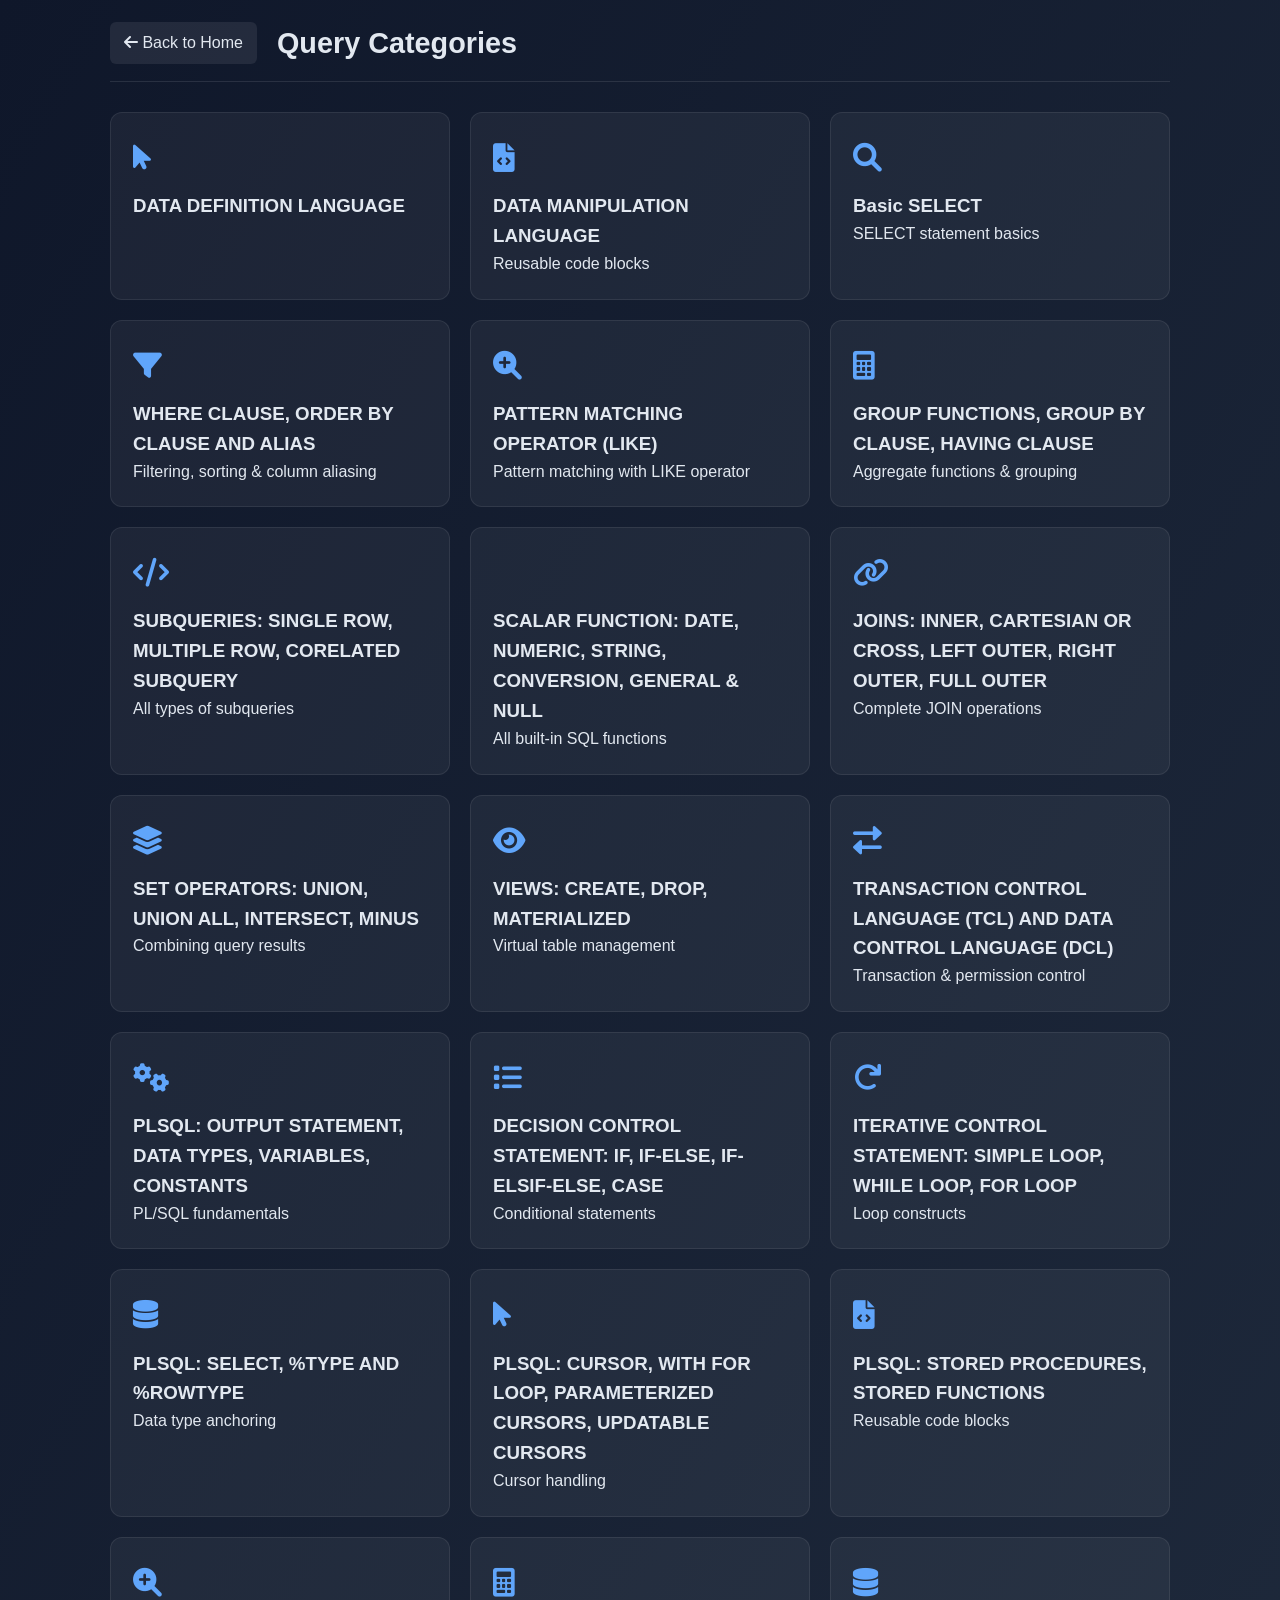
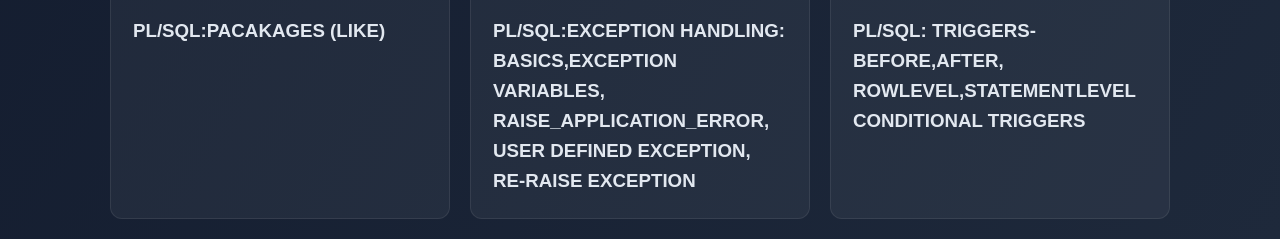
==== categories.html @ f604b736 "Rename CATEGORIES.HTML to categories.html" ====
<!DOCTYPE html>
<html lang="en">
<head>
    <meta charset="UTF-8">
    <meta name="viewport" content="width=device-width, initial-scale=1.0">
    <title>DBMS Categories - SQL & PL/SQL</title>
    <link rel="stylesheet" href="style.css">
    <link href="https://cdnjs.cloudflare.com/ajax/libs/font-awesome/6.0.0/css/all.min.css" rel="stylesheet">
</head>
<body>
    <div class="container">
        <header class="page-header">
            <a href="index.html" class="back-btn">
                <i class="fas fa-arrow-left"></i> Back to Home
            </a>
            <h1>Query Categories</h1>
        </header>

        <div class="categories-grid">
            <!-- 1 -->
               <a href="DDL.HTML" class="category-card">
                <div class="card-icon"><i class="fas fa-mouse-pointer"></i></div>
                <h3>DATA DEFINITION LANGUAGE</h3>
               
            </a>

            <!-- 16 -->
            <a href="DML.html" class="category-card">
                <div class="card-icon"><i class="fas fa-file-code"></i></div>
                <h3>DATA MANIPULATION LANGUAGE</h3>
                <p>Reusable code blocks</p>
            </a>
            <a href="basic_select.html" class="category-card">
                <div class="card-icon"><i class="fas fa-search"></i></div>
                <h3>Basic SELECT</h3>
                <p>SELECT statement basics</p>
            </a>

           
            <a href="where.html" class="category-card">
                <div class="card-icon"><i class="fas fa-filter"></i></div>
                <h3>WHERE CLAUSE, ORDER BY CLAUSE AND ALIAS</h3>
                <p>Filtering, sorting & column aliasing</p>
            </a>

            <!-- 3 -->
            <a href="pattern_match.html" class="category-card">
                <div class="card-icon"><i class="fas fa-search-plus"></i></div>
                <h3>PATTERN MATCHING OPERATOR (LIKE)</h3>
                <p>Pattern matching with LIKE operator</p>
            </a>

            <!-- 4 -->
            <a href="group_functions.html" class="category-card">
                <div class="card-icon"><i class="fas fa-calculator"></i></div>
                <h3>GROUP FUNCTIONS, GROUP BY CLAUSE, HAVING CLAUSE</h3>
                <p>Aggregate functions & grouping</p>
            </a>

            <!-- 5 -->
            <a href="subqueries.html" class="category-card">
                <div class="card-icon"><i class="fas fa-code"></i></div>
                <h3>SUBQUERIES: SINGLE ROW, MULTIPLE ROW, CORELATED SUBQUERY</h3>
                <p>All types of subqueries</p>
            </a>

            <!-- 6 -->
            <a href="scalor.html" class="category-card">
                <div class="card-icon"><i class="fas fa-function"></i></div>
                <h3>SCALAR FUNCTION: DATE, NUMERIC, STRING, CONVERSION, GENERAL & NULL</h3>
                <p>All built-in SQL functions</p>
            </a>

            <!-- 7 -->
            <a href="joins.html" class="category-card">
                <div class="card-icon"><i class="fas fa-link"></i></div>
                <h3>JOINS: INNER, CARTESIAN OR CROSS, LEFT OUTER, RIGHT OUTER, FULL OUTER</h3>
                <p>Complete JOIN operations</p>
            </a>

            <!-- 8 -->
            <a href="set.html" class="category-card">
                <div class="card-icon"><i class="fas fa-layer-group"></i></div>
                <h3>SET OPERATORS: UNION, UNION ALL, INTERSECT, MINUS</h3>
                <p>Combining query results</p>
            </a>

            <!-- 9 -->
            <a href="views.html" class="category-card">
                <div class="card-icon"><i class="fas fa-eye"></i></div>
                <h3>VIEWS: CREATE, DROP, MATERIALIZED</h3>
                <p>Virtual table management</p>
            </a>

            <!-- 10 -->
            <a href="tcl.html" class="category-card">
                <div class="card-icon"><i class="fas fa-exchange-alt"></i></div>
                <h3>TRANSACTION CONTROL LANGUAGE (TCL) AND DATA CONTROL LANGUAGE (DCL)</h3>
                <p>Transaction & permission control</p>
            </a>

            <!-- 11 -->
            <a href="sql.html" class="category-card">
                <div class="card-icon"><i class="fas fa-cogs"></i></div>
                <h3>PLSQL: OUTPUT STATEMENT, DATA TYPES, VARIABLES, CONSTANTS</h3>
                <p>PL/SQL fundamentals</p>
            </a>

            <!-- 12 -->
            <a href="ifelse.html" class="category-card">
                <div class="card-icon"><i class="fas fa-list"></i></div>
                <h3>DECISION CONTROL STATEMENT: IF, IF-ELSE, IF-ELSIF-ELSE, CASE</h3>
                <p>Conditional statements</p>
            </a>

            <!-- 13 -->
            <a href="loops.html" class="category-card">
                <div class="card-icon"><i class="fas fa-redo"></i></div>
                <h3>ITERATIVE CONTROL STATEMENT: SIMPLE LOOP, WHILE LOOP, FOR LOOP</h3>
                <p>Loop constructs</p>
            </a>

            <!-- 14 -->
            <a href="selecttype.html" class="category-card">
                <div class="card-icon"><i class="fas fa-database"></i></div>
                <h3>PLSQL: SELECT, %TYPE AND %ROWTYPE</h3>
                <p>Data type anchoring</p>
            </a>

            <!-- 15 -->
            <a href="cursors.html" class="category-card">
                <div class="card-icon"><i class="fas fa-mouse-pointer"></i></div>
                <h3>PLSQL: CURSOR, WITH FOR LOOP, PARAMETERIZED CURSORS, UPDATABLE CURSORS</h3>
                <p>Cursor handling</p>
            </a>

            <!-- 16 -->
            <a href="storedproc.html" class="category-card">
                <div class="card-icon"><i class="fas fa-file-code"></i></div>
                <h3>PLSQL: STORED PROCEDURES, STORED FUNCTIONS</h3>
                <p>Reusable code blocks</p>
            </a>
              <a href="pattern_match.html" class="category-card">
                <div class="card-icon"><i class="fas fa-search-plus"></i></div>
                <h3> PL/SQL:PACAKAGES (LIKE)</h3>
                
            </a>

            <!-- 4 -->
            <a href="exception.html" class="category-card">
                <div class="card-icon"><i class="fas fa-calculator"></i></div>
                <h3> PL/SQL:EXCEPTION HANDLING: BASICS,EXCEPTION VARIABLES,<br> RAISE_APPLICATION_ERROR,<br>USER DEFINED EXCEPTION,<br>RE-RAISE EXCEPTION </h3>
                
            </a>
               <a href="trigger.html" class="category-card">
                <div class="card-icon"><i class="fas fa-database"></i></div>
                <h3> PL/SQL: TRIGGERS-BEFORE,AFTER,<br>ROWLEVEL,STATEMENTLEVEL<br>CONDITIONAL TRIGGERS</h3>
                
            </a>


        </div>
    </div>

    <script src="script.js"></script>
</body>
</html>
---- style.css ----
/* RESET */
* {
    margin: 0;
    padding: 0;
    box-sizing: border-box;
}

/* BODY */
body {
    font-family: 'Inter', 'Poppins', sans-serif;
    background: linear-gradient(120deg, #0f172a, #1e293b);
    color: #e2e8f0;
    line-height: 1.6;
}

/* CONTAINER */
.container {
    max-width: 1100px;
    margin: auto;
    padding: 20px;
}

/* HERO */
.hero-section {
    text-align: center;
    padding: 90px 30px;
    border-radius: 16px;
    margin-top: 40px;

    background: rgba(255, 255, 255, 0.05);
    backdrop-filter: blur(12px);
    border: 1px solid rgba(255,255,255,0.08);

    box-shadow: 0 10px 40px rgba(0,0,0,0.4);
}

.main-heading {
    font-size: 3rem;
    font-weight: 700;
    margin-bottom: 12px;

    background: linear-gradient(90deg, #38bdf8, #6366f1);
    -webkit-background-clip: text;
    color: transparent;
}

.sub-heading {
    font-size: 1.5rem;
    color: #94a3b8;
    margin-bottom: 20px;
}

.tagline {
    color: #cbd5f5;
    margin-bottom: 30px;
}

/* BUTTONS */
.cta-button,
.toggle-solution {
    display: inline-flex;
    align-items: center;
    justify-content: center;
    gap: 8px;

    padding: 12px 24px;
    font-size: 0.95rem;
    font-weight: 500;

    border-radius: 8px;
    border: none;
    cursor: pointer;
    text-decoration: none;

    transition: all 0.25s ease;
}

/* PRIMARY BUTTON */
.cta-button {
    background: linear-gradient(135deg, #3b82f6, #6366f1);
    color: white;
    box-shadow: 0 6px 20px rgba(99,102,241,0.4);
}

.cta-button:hover {
    transform: translateY(-2px);
    box-shadow: 0 10px 30px rgba(99,102,241,0.6);
}

/* SECONDARY BUTTON */
.toggle-solution {
    background: rgba(255,255,255,0.08);
    color: #e2e8f0;
    margin-top: 15px;
    border: 1px solid rgba(255,255,255,0.1);
}

.toggle-solution:hover {
    background: rgba(255,255,255,0.15);
}

/* HEADER */
.page-header {
    display: flex;
    align-items: center;
    gap: 20px;
    margin-bottom: 30px;
    padding-bottom: 15px;
    border-bottom: 1px solid rgba(255,255,255,0.1);
}

.page-header h1 {
    font-size: 1.8rem;
}

/* BACK BUTTON */
.back-btn {
    padding: 8px 14px;
    background: rgba(255,255,255,0.08);
    border-radius: 6px;
    text-decoration: none;
    color: #e2e8f0;
}

.back-btn:hover {
    background: rgba(255,255,255,0.15);
}

/* CATEGORY GRID */
.categories-grid {
    display: grid;
    grid-template-columns: repeat(auto-fit, minmax(260px, 1fr));
    gap: 20px;
}

/* CATEGORY CARD */
.category-card {
    background: rgba(255,255,255,0.05);
    padding: 22px;
    border-radius: 12px;
    border: 1px solid rgba(255,255,255,0.08);
    text-decoration: none;
    color: #e2e8f0;
    transition: 0.25s;
}

.category-card:hover {
    transform: translateY(-5px);
    border-color: #6366f1;
}

/* ICON */
.card-icon {
    font-size: 1.8rem;
    color: #60a5fa;
    margin-bottom: 10px;
}

/* QUESTIONS */
.question-card {
    background: rgba(255,255,255,0.05);
    border-radius: 12px;
    padding: 20px;
    margin: 15px 0;
    border: 1px solid rgba(255,255,255,0.08);
}

.question-card h3 {
    font-size: 1rem;
    margin-bottom: 10px;
}

/* SOLUTION */
.solution {
    margin-top: 12px;
    padding: 12px;
    background: rgba(0,0,0,0.4);
    border-radius: 6px;
    border-left: 3px solid #3b82f6;
}

.solution.hidden {
    display: none;
}

/* CODE BLOCK */
pre {
    background: #020617;
    color: #e2e8f0;
    padding: 12px;
    border-radius: 6px;
    margin-top: 10px;
    overflow-x: auto;
    font-size: 13px;
}

/* RESPONSIVE */
@media (max-width: 768px) {
    .main-heading {
        font-size: 2.2rem;
    }

    .sub-heading {
        font-size: 1.2rem;
    }
}
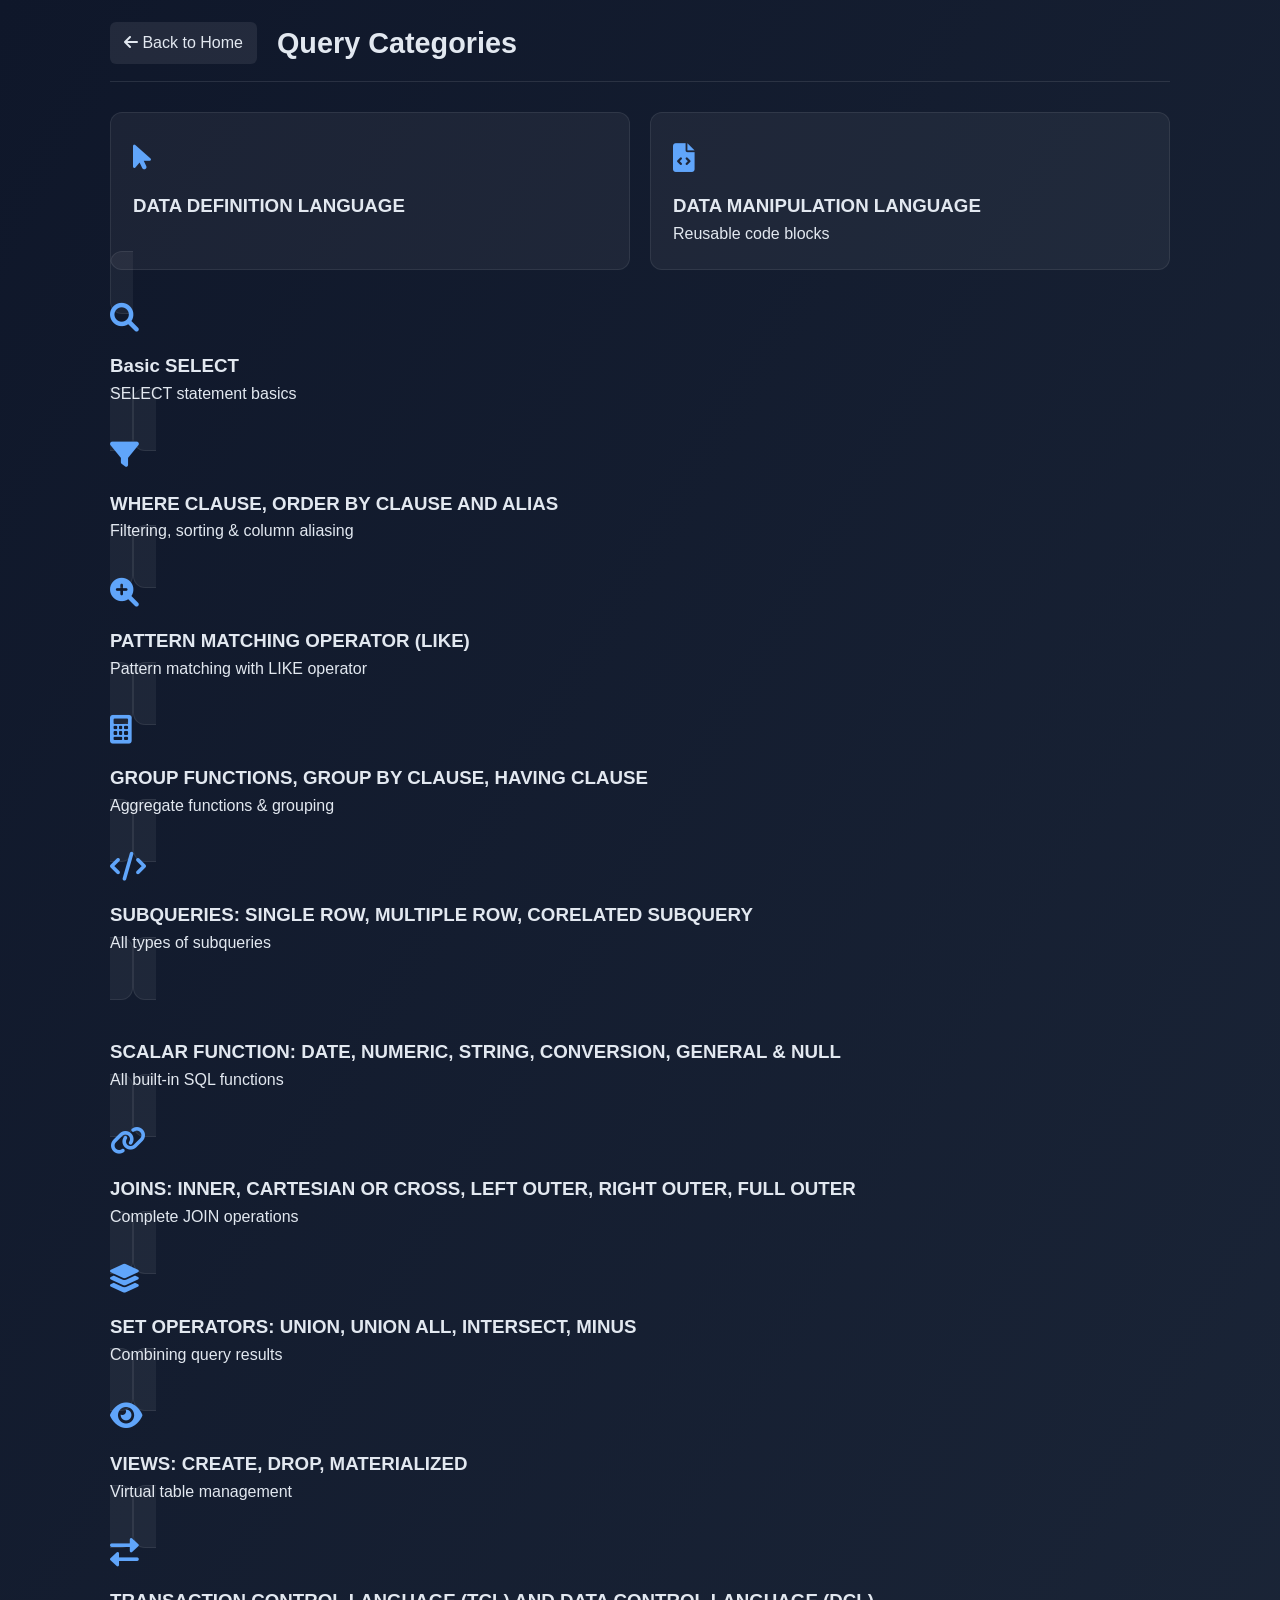
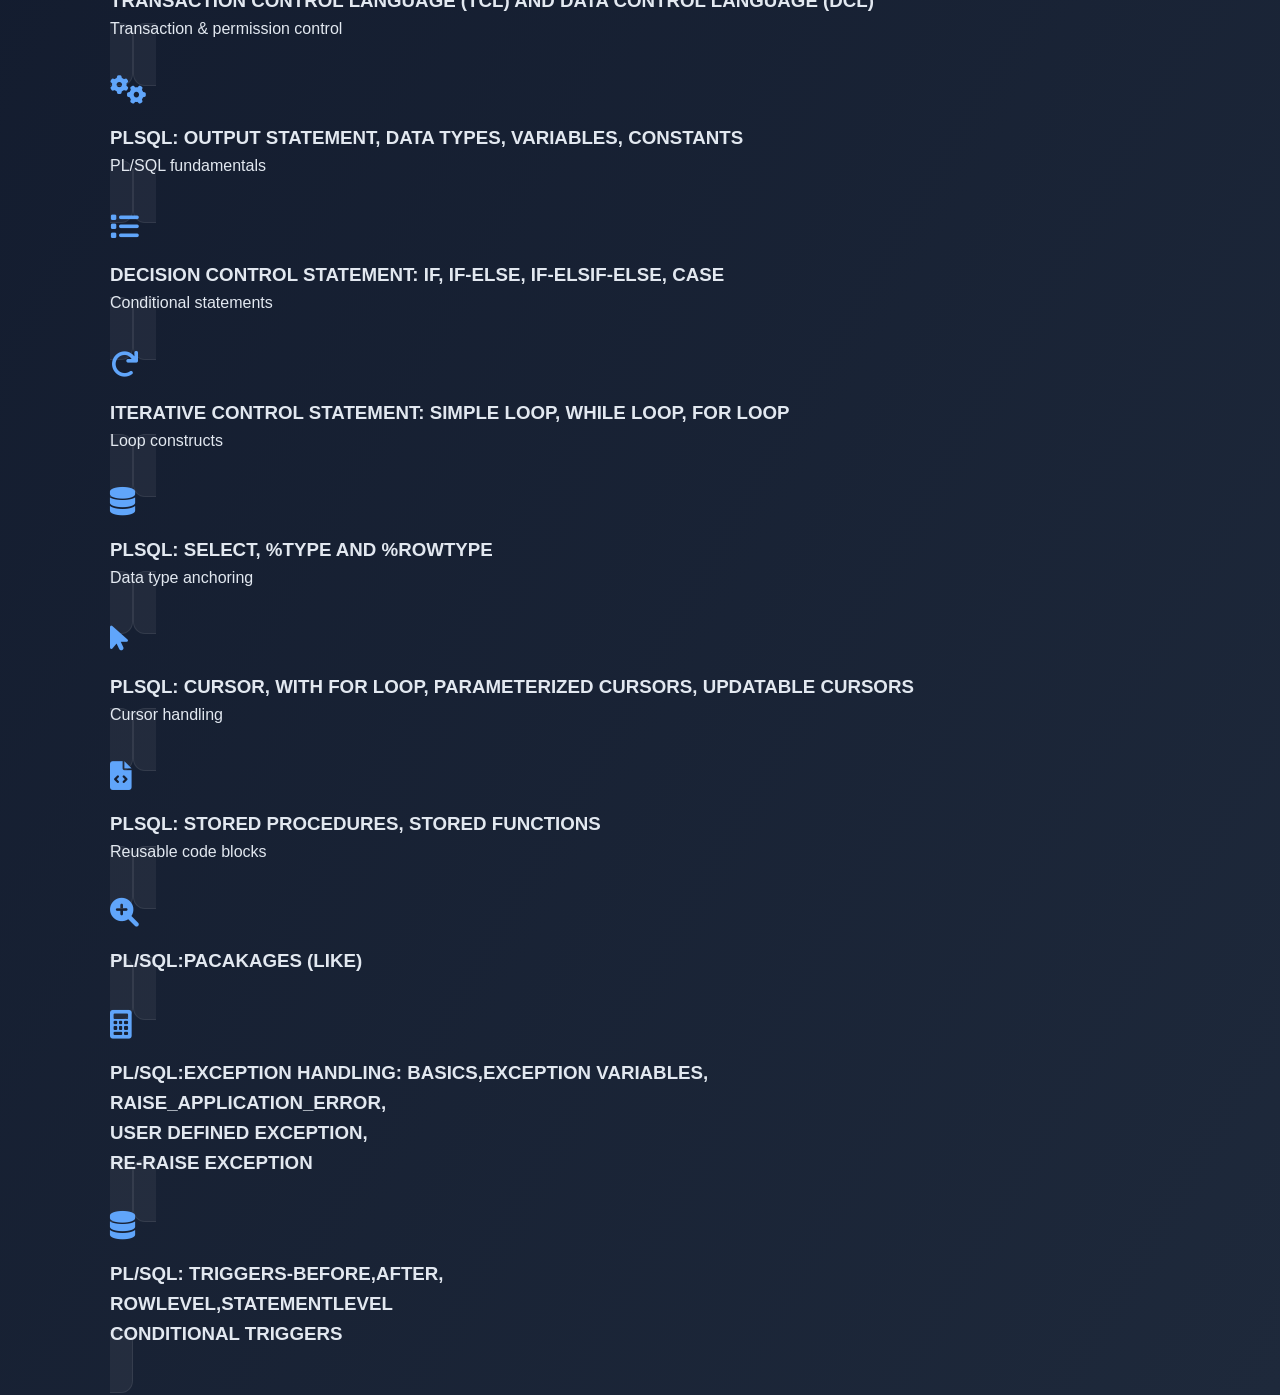
==== commit 49909648: "Update categories.html" ====
--- a/categories.html
+++ b/categories.html
@@ -16,19 +16,22 @@
             <h1>Query Categories</h1>
         </header>
 
-        <div class="categories-grid">
-            <!-- 1 -->
-               <a href="DDL.HTML" class="category-card">
-                <div class="card-icon"><i class="fas fa-mouse-pointer"></i></div>
-                <h3>DATA DEFINITION LANGUAGE</h3>
-               
-            </a>
+      <div class="categories-grid">
 
-            <!-- 16 -->
-            <a href="DML.html" class="category-card">
-                <div class="card-icon"><i class="fas fa-file-code"></i></div>
-                <h3>DATA MANIPULATION LANGUAGE</h3>
-                <p>Reusable code blocks</p>
+    <!-- 1 -->
+    <a href="ddl.html" class="category-card">
+        <div class="card-icon"><i class="fas fa-mouse-pointer"></i></div>
+        <h3>DATA DEFINITION LANGUAGE</h3>
+    </a>
+
+    <!-- 2 -->
+    <a href="dml.html" class="category-card">
+        <div class="card-icon"><i class="fas fa-file-code"></i></div>
+        <h3>DATA MANIPULATION LANGUAGE</h3>
+        <p>Reusable code blocks</p>
+    </a>
+
+</div>
             </a>
             <a href="basic_select.html" class="category-card">
                 <div class="card-icon"><i class="fas fa-search"></i></div>
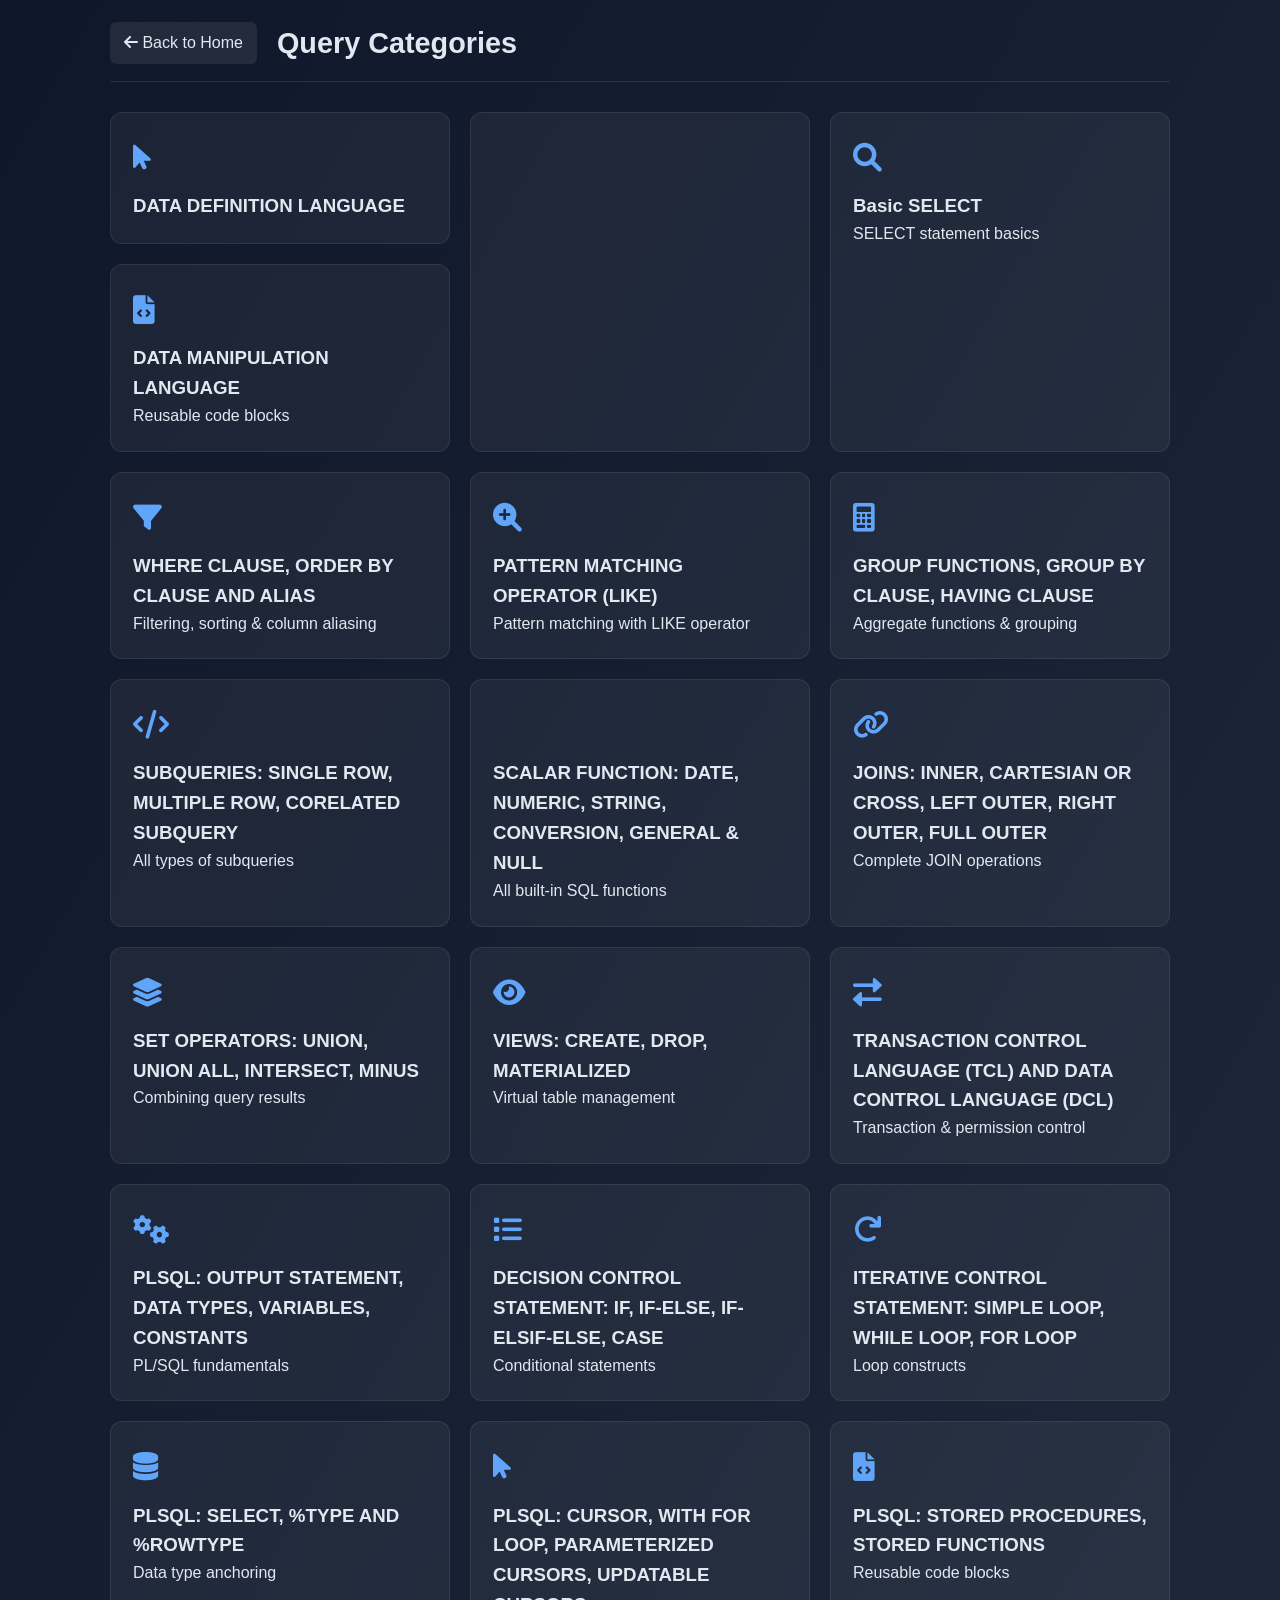
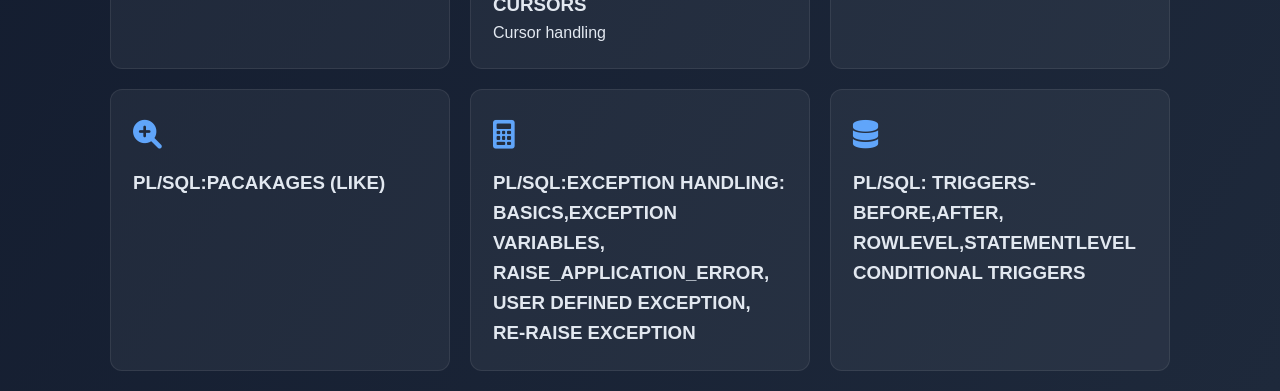
==== commit 90727570: "Update categories.html" ====
--- a/categories.html
+++ b/categories.html
@@ -18,18 +18,21 @@
 
       <div class="categories-grid">
 
-    <!-- 1 -->
-    <a href="ddl.html" class="category-card">
-        <div class="card-icon"><i class="fas fa-mouse-pointer"></i></div>
-        <h3>DATA DEFINITION LANGUAGE</h3>
-    </a>
+       </header>
 
-    <!-- 2 -->
-    <a href="dml.html" class="category-card">
-        <div class="card-icon"><i class="fas fa-file-code"></i></div>
-        <h3>DATA MANIPULATION LANGUAGE</h3>
-        <p>Reusable code blocks</p>
-    </a>
+        <div class="categories-grid">
+            <!-- 1 -->
+               <a href="ddl.html" class="category-card">
+                <div class="card-icon"><i class="fas fa-mouse-pointer"></i></div>
+                <h3>DATA DEFINITION LANGUAGE</h3>
+               
+            </a>
+
+            <!-- 16 -->
+            <a href="dml.html" class="category-card">
+                <div class="card-icon"><i class="fas fa-file-code"></i></div>
+                <h3>DATA MANIPULATION LANGUAGE</h3>
+                <p>Reusable code blocks</p>
 
 </div>
             </a>
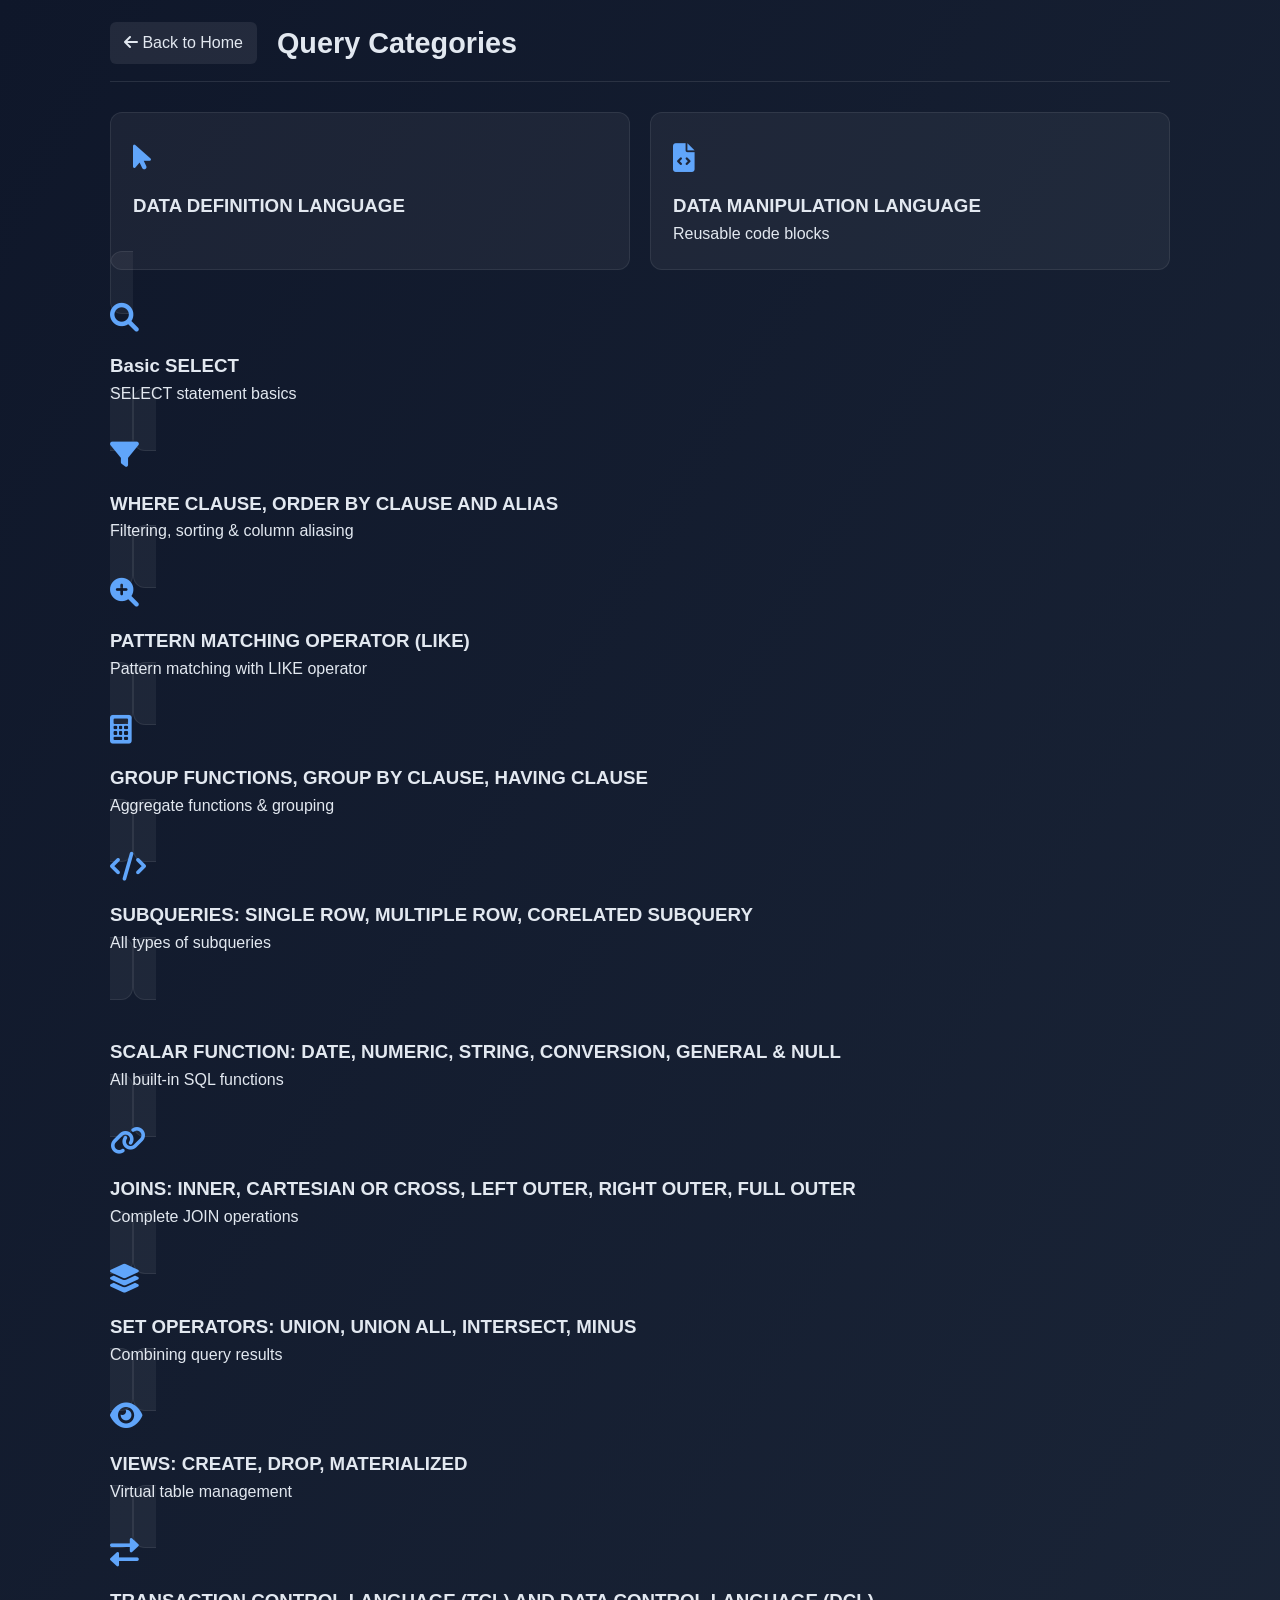
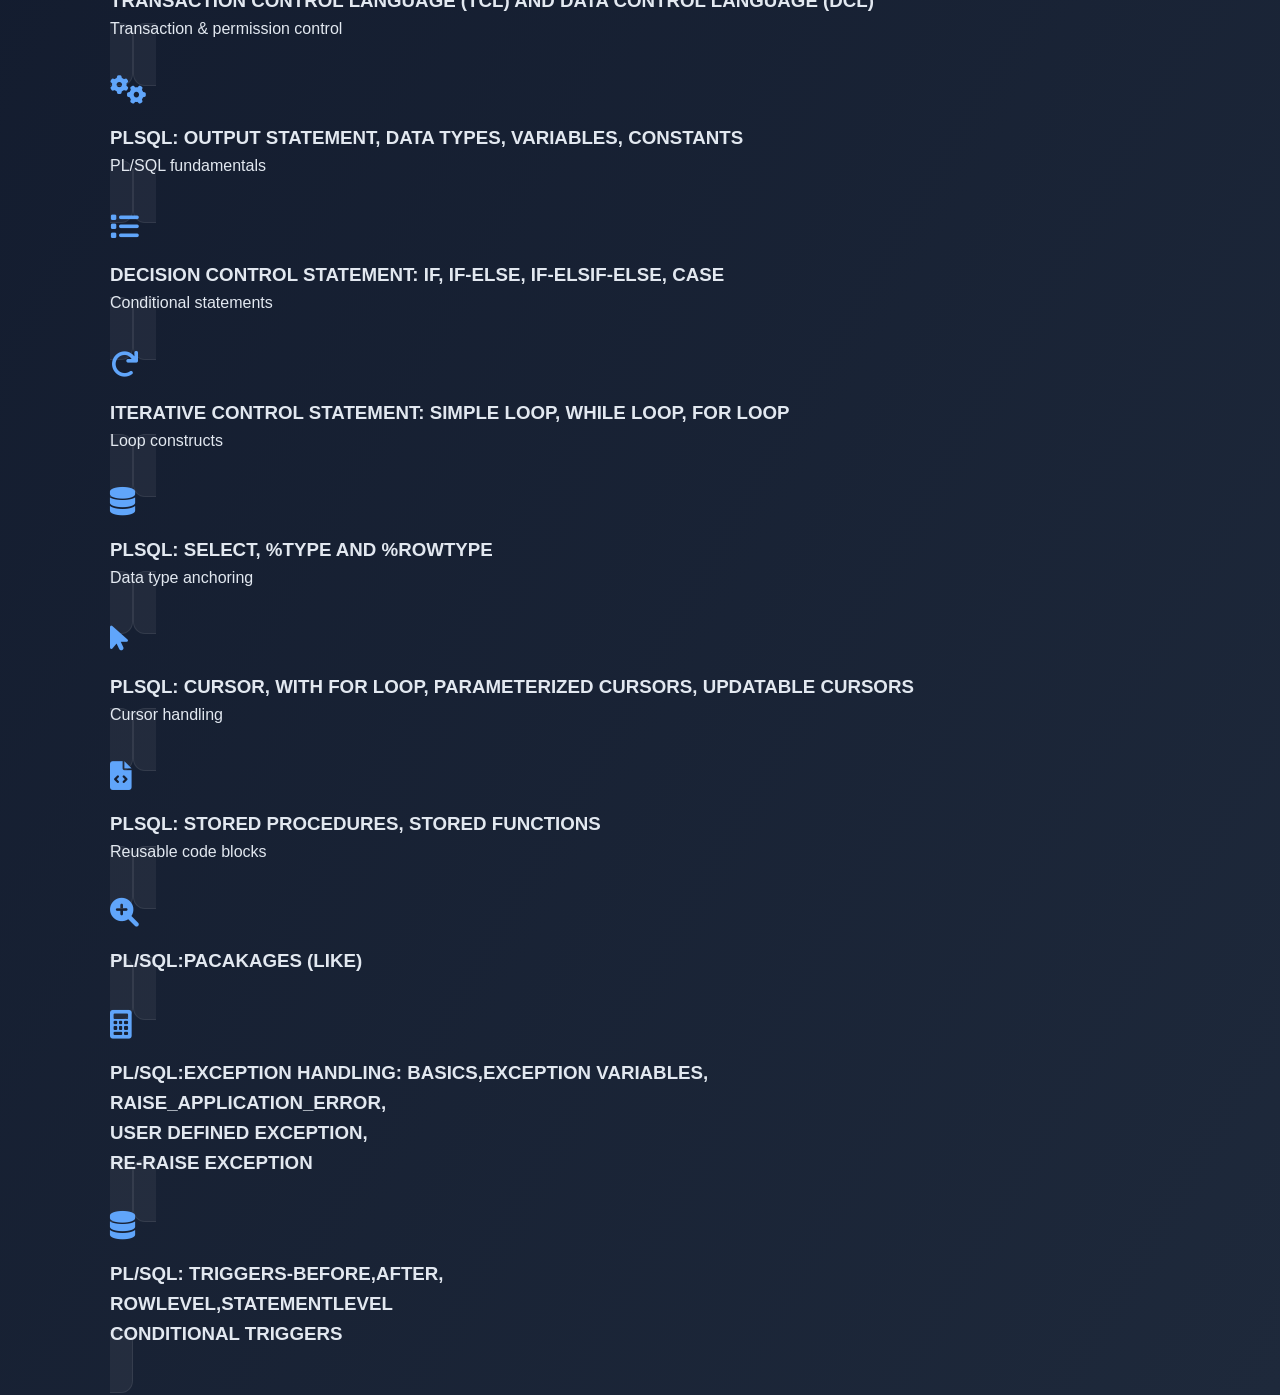
==== commit 4626d13b: "Update categories.html" ====
--- a/categories.html
+++ b/categories.html
@@ -21,18 +21,19 @@
        </header>
 
         <div class="categories-grid">
-            <!-- 1 -->
-               <a href="ddl.html" class="category-card">
-                <div class="card-icon"><i class="fas fa-mouse-pointer"></i></div>
-                <h3>DATA DEFINITION LANGUAGE</h3>
-               
-            </a>
 
-            <!-- 16 -->
-            <a href="dml.html" class="category-card">
-                <div class="card-icon"><i class="fas fa-file-code"></i></div>
-                <h3>DATA MANIPULATION LANGUAGE</h3>
-                <p>Reusable code blocks</p>
+    <a href="ddl.html" class="category-card">
+        <div class="card-icon"><i class="fas fa-mouse-pointer"></i></div>
+        <h3>DATA DEFINITION LANGUAGE</h3>
+    </a>
+
+    <a href="dml.html" class="category-card">
+        <div class="card-icon"><i class="fas fa-file-code"></i></div>
+        <h3>DATA MANIPULATION LANGUAGE</h3>
+        <p>Reusable code blocks</p>
+    </a>
+
+</div>
 
 </div>
             </a>
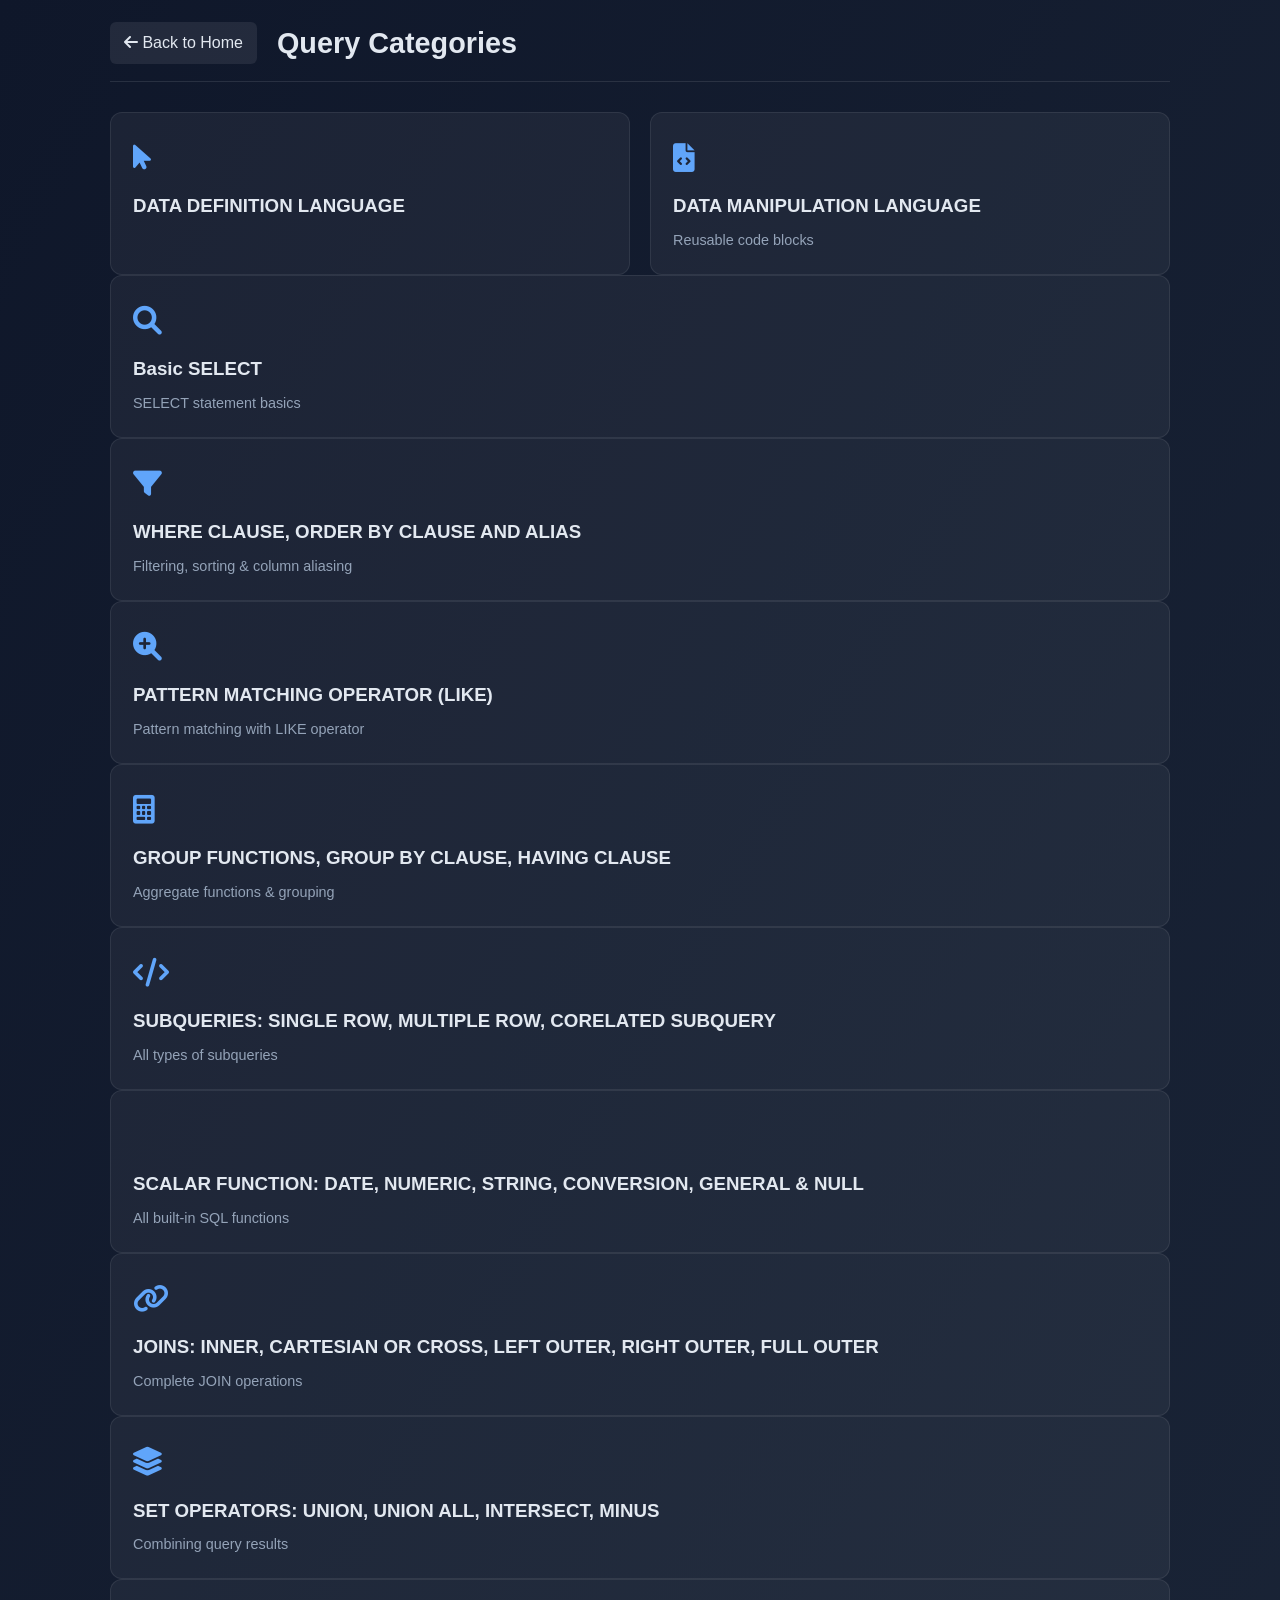
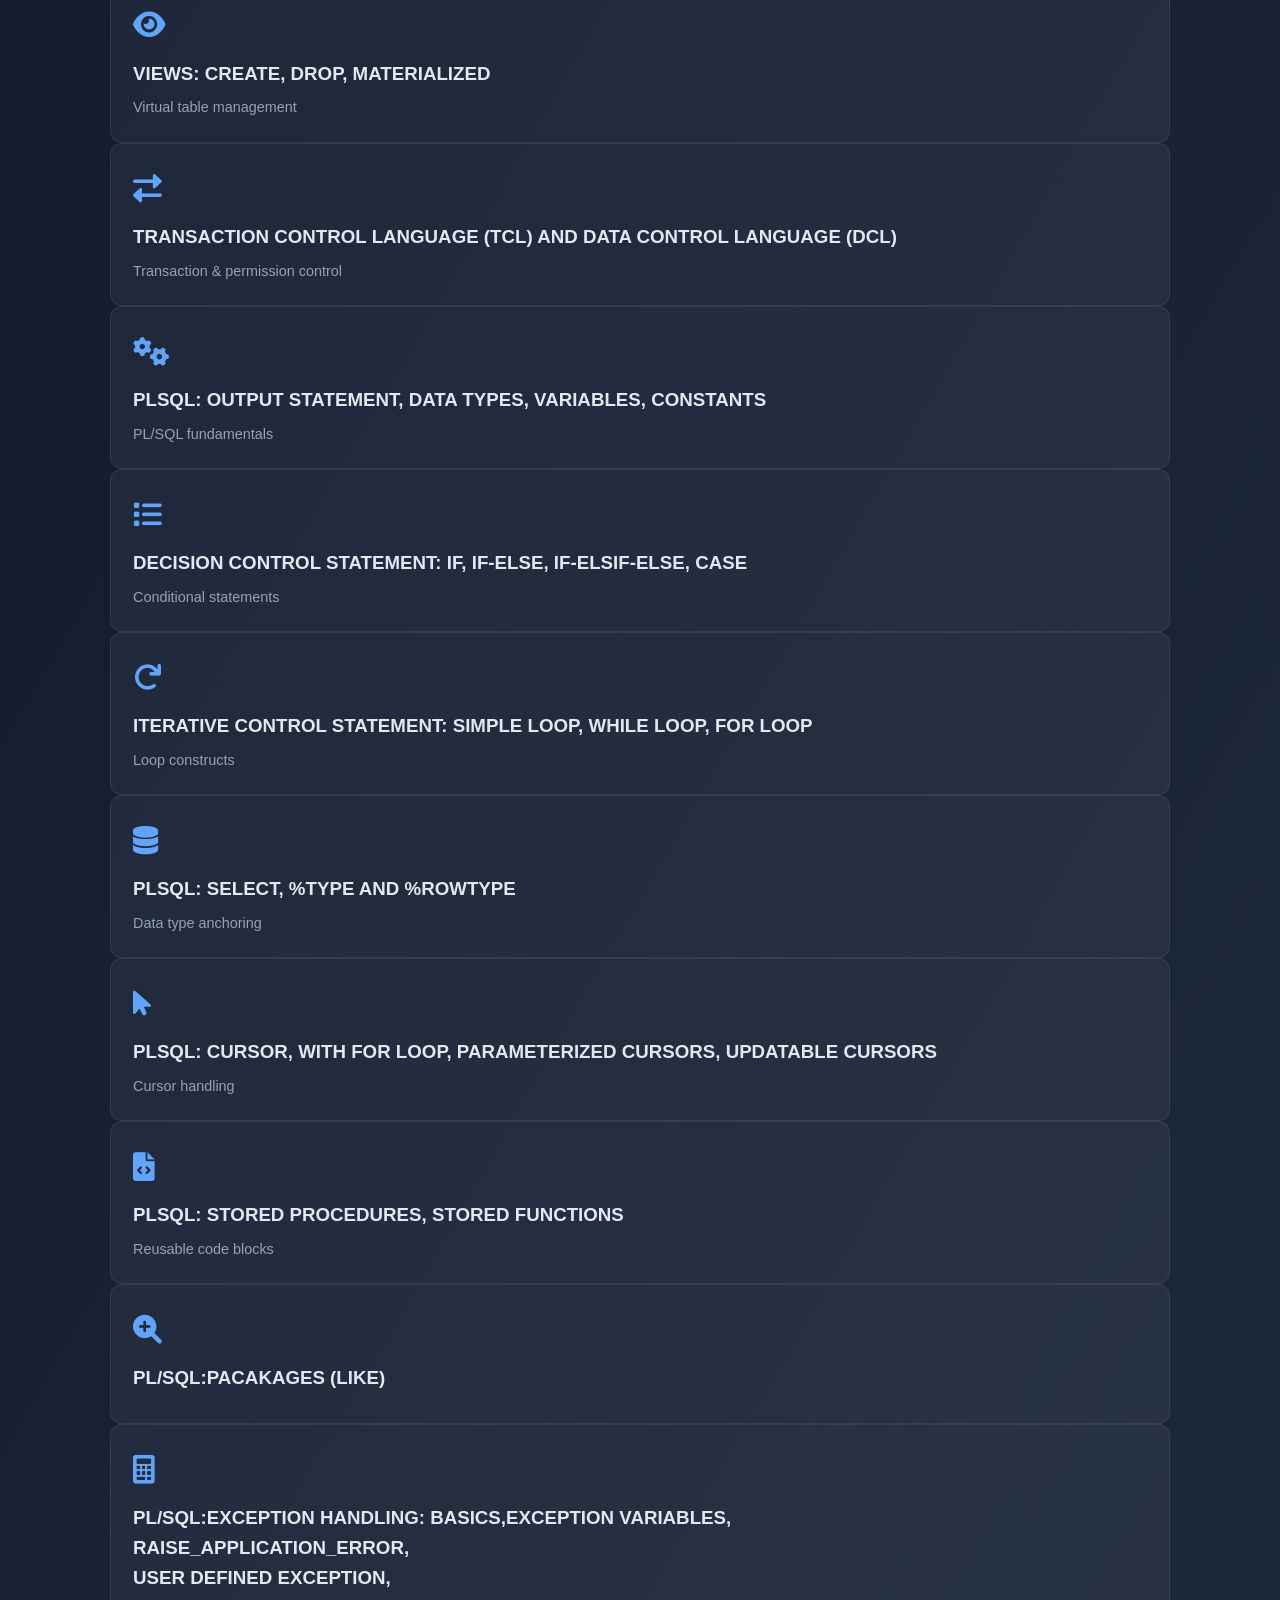
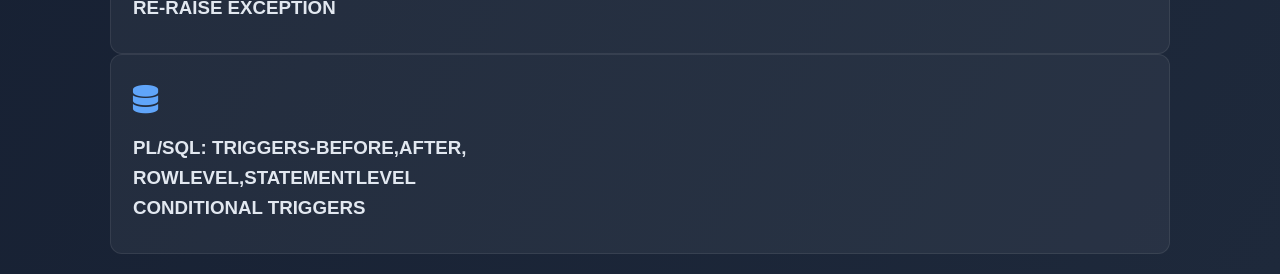
==== commit 5d21747b: "Update categories.html" ====
--- a/categories.html
+++ b/categories.html
@@ -58,7 +58,7 @@
             </a>
 
             <!-- 4 -->
-            <a href="group_functions.html" class="category-card">
+            <a href="group_function.html" class="category-card">
                 <div class="card-icon"><i class="fas fa-calculator"></i></div>
                 <h3>GROUP FUNCTIONS, GROUP BY CLAUSE, HAVING CLAUSE</h3>
                 <p>Aggregate functions & grouping</p>
--- a/style.css
+++ b/style.css
@@ -204,3 +204,29 @@
         font-size: 1.2rem;
     }
 }
+/* FIX FOR CATEGORY CARD CLICK + STRUCTURE */
+.category-card {
+    display: block; /* IMPORTANT FIX */
+    height: 100%;
+}
+
+/* ENSURE CONTENT ALIGNMENT */
+.category-card h3 {
+    margin-bottom: 8px;
+}
+
+.category-card p {
+    font-size: 0.9rem;
+    color: #94a3b8;
+}
+
+/* GRID ITEMS SAME HEIGHT */
+.categories-grid {
+    align-items: stretch;
+}
+
+/* SMOOTH HOVER FIX */
+.category-card:hover {
+    transform: translateY(-6px) scale(1.01);
+    box-shadow: 0 10px 25px rgba(0,0,0,0.4);
+}
